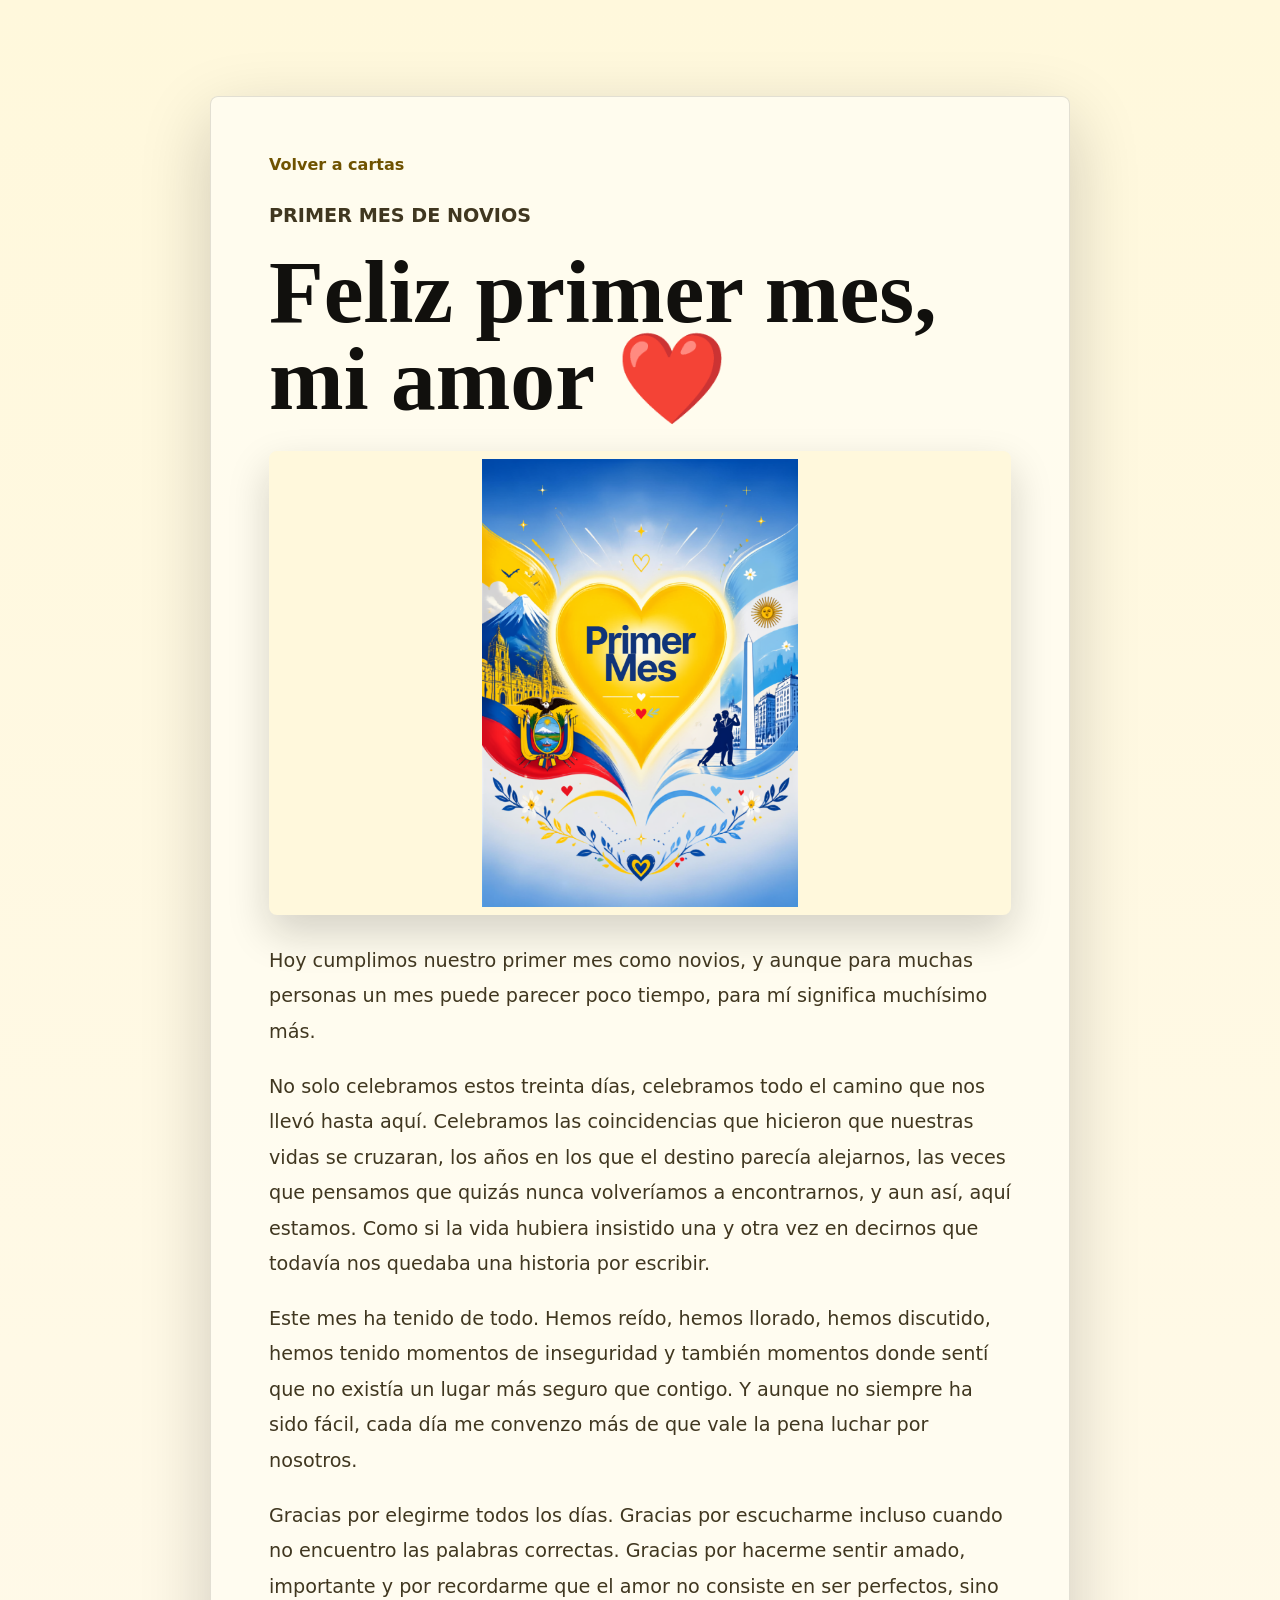
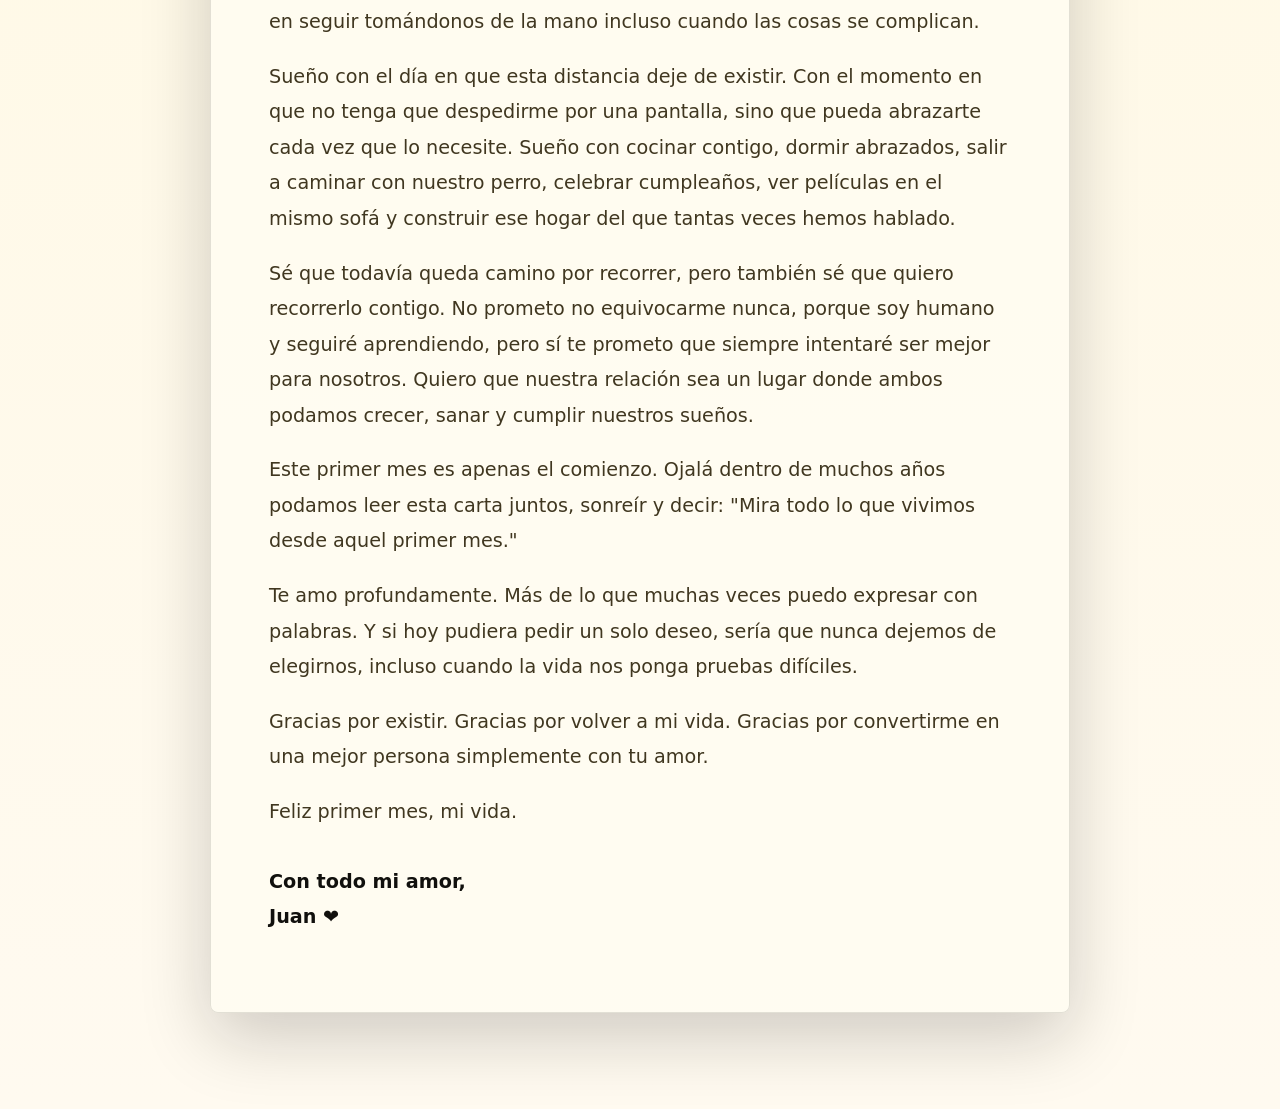
==== primer-mes.html @ c0e90edc "Add letters section" ====
<!doctype html>
<html lang="es">
  <head>
    <meta charset="UTF-8" />
    <meta name="viewport" content="width=device-width, initial-scale=1.0" />
    <title>Primer mes de novios</title>
    <link rel="stylesheet" href="styles.css" />
  </head>
  <body>
    <main>
      <section class="letter-section letter-page">
        <article class="letter">
          <a class="back-link" href="index.html#cartas">Volver a cartas</a>
          <p class="letter__date">Primer mes de novios</p>
          <h1>Feliz primer mes, mi amor ❤️</h1>

          <figure class="letter-photo">
            <img src="assets/fotos/primer-mes.png" alt="Primer mes de novios" />
          </figure>

          <p>
            Hoy cumplimos nuestro primer mes como novios, y aunque para muchas personas un mes puede parecer poco tiempo, para mí significa muchísimo más.
          </p>

          <p>
            No solo celebramos estos treinta días, celebramos todo el camino que nos llevó hasta aquí. Celebramos las coincidencias que hicieron que nuestras vidas se cruzaran, los años en los que el destino parecía alejarnos, las veces que pensamos que quizás nunca volveríamos a encontrarnos, y aun así, aquí estamos. Como si la vida hubiera insistido una y otra vez en decirnos que todavía nos quedaba una historia por escribir.
          </p>

          <p>
            Este mes ha tenido de todo. Hemos reído, hemos llorado, hemos discutido, hemos tenido momentos de inseguridad y también momentos donde sentí que no existía un lugar más seguro que contigo. Y aunque no siempre ha sido fácil, cada día me convenzo más de que vale la pena luchar por nosotros.
          </p>

          <p>
            Gracias por elegirme todos los días. Gracias por escucharme incluso cuando no encuentro las palabras correctas. Gracias por hacerme sentir amado, importante y por recordarme que el amor no consiste en ser perfectos, sino en seguir tomándonos de la mano incluso cuando las cosas se complican.
          </p>

          <p>
            Sueño con el día en que esta distancia deje de existir. Con el momento en que no tenga que despedirme por una pantalla, sino que pueda abrazarte cada vez que lo necesite. Sueño con cocinar contigo, dormir abrazados, salir a caminar con nuestro perro, celebrar cumpleaños, ver películas en el mismo sofá y construir ese hogar del que tantas veces hemos hablado.
          </p>

          <p>
            Sé que todavía queda camino por recorrer, pero también sé que quiero recorrerlo contigo. No prometo no equivocarme nunca, porque soy humano y seguiré aprendiendo, pero sí te prometo que siempre intentaré ser mejor para nosotros. Quiero que nuestra relación sea un lugar donde ambos podamos crecer, sanar y cumplir nuestros sueños.
          </p>

          <p>
            Este primer mes es apenas el comienzo. Ojalá dentro de muchos años podamos leer esta carta juntos, sonreír y decir: "Mira todo lo que vivimos desde aquel primer mes."
          </p>

          <p>
            Te amo profundamente. Más de lo que muchas veces puedo expresar con palabras. Y si hoy pudiera pedir un solo deseo, sería que nunca dejemos de elegirnos, incluso cuando la vida nos ponga pruebas difíciles.
          </p>

          <p>
            Gracias por existir. Gracias por volver a mi vida. Gracias por convertirme en una mejor persona simplemente con tu amor.
          </p>

          <p>
            Feliz primer mes, mi vida.
          </p>

          <p class="signature">
            Con todo mi amor,<br />
            <strong>Juan</strong> ❤️
          </p>
        </article>
      </section>
    </main>
  </body>
</html>
---- styles.css ----
:root {
  color-scheme: light;
  --ink: #11100d;
  --muted: #685f4a;
  --paper: #fff8dc;
  --blush: #ffe08a;
  --rose: #f6bd1f;
  --berry: #6f5200;
  --wine: #15130f;
  --gold: #f3b700;
  --blue: #2d5f73;
  --shadow: 0 24px 70px rgba(17, 16, 13, 0.2);
}

* {
  box-sizing: border-box;
}

html {
  scroll-behavior: smooth;
}

body {
  margin: 0;
  background: var(--paper);
  color: var(--ink);
  font-family: "Segoe UI", system-ui, -apple-system, BlinkMacSystemFont, Arial, sans-serif;
}

main {
  overflow: hidden;
}

.hero {
  min-height: 92vh;
  display: grid;
  grid-template-columns: minmax(0, 1.04fr) minmax(320px, 0.96fr);
  align-items: center;
  gap: clamp(24px, 5vw, 72px);
  padding: clamp(28px, 6vw, 76px);
  background:
    linear-gradient(120deg, rgba(255, 248, 220, 0.94), rgba(255, 216, 93, 0.76)),
    radial-gradient(circle at 18% 18%, rgba(17, 16, 13, 0.12), transparent 32%),
    linear-gradient(145deg, #fff9df 0%, #ffd95d 100%);
}

.hero__image {
  order: 2;
  justify-self: center;
  width: min(100%, 590px);
}

.hero__image img {
  display: block;
  width: 100%;
  height: auto;
  filter: drop-shadow(0 26px 34px rgba(17, 16, 13, 0.24));
}

.hero__content {
  max-width: 760px;
}

.eyebrow,
.letter__date {
  margin: 0 0 14px;
  color: var(--berry);
  font-size: 0.78rem;
  font-weight: 800;
  letter-spacing: 0;
  text-transform: uppercase;
}

h1,
h2,
h3,
p {
  overflow-wrap: anywhere;
}

h1,
h2 {
  font-family: Georgia, "Times New Roman", serif;
  line-height: 0.98;
}

h1 {
  max-width: 820px;
  margin: 0;
  font-size: clamp(3.7rem, 10vw, 8.8rem);
}

.lead {
  max-width: 620px;
  margin: 28px 0 0;
  color: #403720;
  font-size: clamp(1.05rem, 2vw, 1.35rem);
  line-height: 1.75;
}

.hero__button,
.closing button {
  display: inline-flex;
  align-items: center;
  justify-content: center;
  min-height: 48px;
  border: 0;
  border-radius: 999px;
  background: var(--wine);
  color: #fff8dc;
  font: inherit;
  font-weight: 800;
  text-decoration: none;
  cursor: pointer;
  box-shadow: 0 14px 30px rgba(17, 16, 13, 0.24);
  transition: transform 160ms ease, box-shadow 160ms ease;
}

.hero__button {
  margin-top: 34px;
  padding: 0 24px;
}

.hero__button:hover,
.closing button:hover {
  transform: translateY(-2px);
  box-shadow: 0 18px 36px rgba(17, 16, 13, 0.3);
}

.letter-section {
  padding: clamp(52px, 8vw, 96px) clamp(20px, 6vw, 76px);
  background: linear-gradient(180deg, var(--paper), #fffaf0);
}

.letter {
  max-width: 860px;
  margin: 0 auto;
  padding: clamp(28px, 5vw, 58px);
  border: 1px solid rgba(17, 16, 13, 0.12);
  border-radius: 8px;
  background: rgba(255, 253, 242, 0.82);
  box-shadow: var(--shadow);
}

.letter h2,
.section-heading h2 {
  margin: 0;
  font-size: clamp(2.2rem, 6vw, 5rem);
}

.letter p {
  color: #403720;
  font-size: clamp(1rem, 2vw, 1.2rem);
  line-height: 1.85;
}

.letter-photo,
.proposal__photo {
  margin: 28px 0;
  overflow: hidden;
  border: 8px solid #fff8dc;
  border-radius: 8px;
  background: #fff8dc;
  box-shadow: 0 18px 42px rgba(17, 16, 13, 0.18);
}

.letter-photo {
  aspect-ratio: 16 / 10;
}

.letter-photo img,
.proposal__photo img {
  display: block;
  width: 100%;
  height: 100%;
  object-fit: contain;
}

.pet-letter-section {
  background:
    linear-gradient(180deg, var(--paper), #fffaf0),
    var(--paper);
}

.letter-section--mine {
  background: linear-gradient(180deg, #fffaf0, var(--paper));
}

.pet-letters {
  display: grid;
  grid-template-columns: repeat(2, minmax(0, 1fr));
  gap: 18px;
  margin-top: 30px;
}

.pet-letter {
  padding: clamp(20px, 4vw, 30px);
  border: 1px solid rgba(17, 16, 13, 0.12);
  border-radius: 8px;
  background: rgba(255, 248, 220, 0.86);
}

.pet-letter span {
  display: inline-flex;
  min-height: 34px;
  align-items: center;
  padding: 0 14px;
  border-radius: 999px;
  background: var(--wine);
  color: #fff8dc;
  font-weight: 800;
}

.pet-letter h3 {
  margin: 22px 0 12px;
  font-size: clamp(1.35rem, 3vw, 2rem);
}

.pet-letter p {
  font-size: clamp(0.98rem, 1.7vw, 1.08rem);
}

.signature {
  margin-top: 34px;
  color: var(--ink) !important;
  font-weight: 800;
}

.gallery-section {
  padding: clamp(48px, 8vw, 100px) clamp(20px, 6vw, 76px);
  background:
    linear-gradient(180deg, #fffaf0, #ffd95d 100%),
    var(--blush);
}

.gallery-section .section-heading {
  color: var(--ink);
}

.photo-gallery {
  display: grid;
  grid-template-columns: repeat(3, minmax(0, 1fr));
  grid-auto-rows: clamp(170px, 20vw, 280px);
  gap: clamp(10px, 2vw, 18px);
  max-width: 1120px;
  margin: 0 auto;
}

.photo-card {
  position: relative;
  margin: 0;
  overflow: hidden;
  border: 8px solid #fff8dc;
  border-radius: 8px;
  background: #fff8dc;
  box-shadow: 0 20px 46px rgba(17, 16, 13, 0.24);
}

.photo-card::after {
  content: "";
  position: absolute;
  inset: 0;
  pointer-events: none;
  box-shadow: inset 0 0 0 1px rgba(17, 16, 13, 0.1);
}

.photo-card--featured {
  grid-column: span 2;
  grid-row: span 2;
}

.photo-card img {
  display: block;
  width: 100%;
  height: 100%;
  object-fit: contain;
  transition: transform 260ms ease;
}

.photo-card:hover img {
  transform: scale(1.01);
}

.cards-section {
  padding: clamp(48px, 8vw, 100px) clamp(20px, 6vw, 76px);
  background:
    radial-gradient(circle at 80% 18%, rgba(21, 19, 15, 0.1), transparent 30%),
    linear-gradient(180deg, #ffd95d, #fff8dc 100%);
}

.cards-grid {
  display: grid;
  grid-template-columns: repeat(2, minmax(0, 1fr));
  gap: clamp(16px, 3vw, 28px);
  max-width: 980px;
  margin: 0 auto;
}

.letter-card {
  display: grid;
  grid-template-rows: minmax(0, 1fr) auto;
  min-height: 360px;
  overflow: hidden;
  border: 8px solid #fff8dc;
  border-radius: 8px;
  background: #15130f;
  color: #fff8dc;
  text-decoration: none;
  box-shadow: 0 20px 46px rgba(17, 16, 13, 0.24);
  transition: transform 160ms ease, box-shadow 160ms ease;
}

.letter-card:hover {
  transform: translateY(-4px);
  box-shadow: 0 26px 54px rgba(17, 16, 13, 0.3);
}

.letter-card img {
  display: block;
  width: 100%;
  height: 100%;
  min-height: 280px;
  object-fit: contain;
  background: #15130f;
}

.letter-card span {
  padding: 18px 20px;
  font-weight: 900;
  text-align: center;
}

.section-heading {
  max-width: 840px;
  margin: 0 auto clamp(28px, 5vw, 54px);
  text-align: center;
}

.letter-page {
  min-height: 100vh;
}

.letter-page h1 {
  font-size: clamp(2.7rem, 7vw, 5.8rem);
}

.back-link {
  display: inline-flex;
  margin-bottom: 24px;
  color: var(--berry);
  font-weight: 900;
  text-decoration: none;
}

.back-link:hover {
  text-decoration: underline;
}

.error-page {
  min-height: 100vh;
  display: grid;
  place-items: center;
  padding: clamp(28px, 6vw, 76px);
  text-align: center;
  background:
    radial-gradient(circle at 20% 18%, rgba(243, 183, 0, 0.28), transparent 34%),
    linear-gradient(145deg, #15130f, #3a3323);
}

.error-card h1 {
  margin: 0;
  font-size: clamp(2.6rem, 7vw, 6rem);
}

.error-card .hero__button {
  margin-top: 28px;
}

.closing {
  min-height: 360px;
  display: grid;
  place-items: center;
  align-content: center;
  gap: 22px;
  padding: 56px 20px;
  text-align: center;
  background:
    radial-gradient(circle at center, rgba(243, 183, 0, 0.28), transparent 38%),
    #fff8dc;
}

.closing p {
  margin: 0;
  font-family: Georgia, "Times New Roman", serif;
  font-size: clamp(2.6rem, 8vw, 6.5rem);
  line-height: 1;
}

.closing button {
  padding: 0 22px;
}

.proposal {
  width: min(100%, 720px);
  padding: clamp(24px, 5vw, 42px);
  border: 1px solid rgba(17, 16, 13, 0.14);
  border-radius: 8px;
  background: rgba(255, 253, 242, 0.84);
  box-shadow: var(--shadow);
}

.proposal h2 {
  margin: 0;
  font-size: clamp(2.2rem, 6vw, 5.2rem);
}

.proposal p {
  margin: 18px 0 0;
  color: var(--berry);
  font-size: clamp(1.15rem, 2.6vw, 1.6rem);
  font-weight: 800;
  line-height: 1.5;
}

.proposal__photo {
  max-width: 520px;
  aspect-ratio: 4 / 3;
  margin: 0 auto 26px;
}

.proposal__actions {
  display: flex;
  flex-wrap: wrap;
  justify-content: center;
  gap: 14px;
  margin-top: 24px;
}

.sparkle {
  position: fixed;
  left: var(--x);
  bottom: -30px;
  color: var(--gold);
  font-size: var(--size);
  pointer-events: none;
  animation: floatUp 2.4s ease-out forwards;
}

@keyframes floatUp {
  to {
    transform: translateY(-105vh) rotate(18deg);
    opacity: 0;
  }
}

@media (max-width: 880px) {
  .hero {
    min-height: auto;
    grid-template-columns: 1fr;
    padding-top: 34px;
  }

  .hero__image {
    order: 0;
    width: min(100%, 420px);
  }

  .pet-letters {
    grid-template-columns: 1fr;
  }

  .photo-gallery {
    grid-template-columns: repeat(2, minmax(0, 1fr));
    grid-auto-rows: clamp(145px, 34vw, 240px);
  }

  .cards-grid {
    grid-template-columns: 1fr;
  }
}

@media (max-width: 520px) {
  .hero {
    padding: 24px 18px 46px;
  }

  h1 {
    font-size: clamp(3rem, 16vw, 4.5rem);
  }

  .letter {
    padding: 24px 20px;
  }

  .photo-gallery {
    grid-template-columns: 1fr;
    grid-auto-rows: auto;
  }

  .photo-card,
  .photo-card--featured {
    grid-column: auto;
    grid-row: auto;
    aspect-ratio: 4 / 3;
  }
}
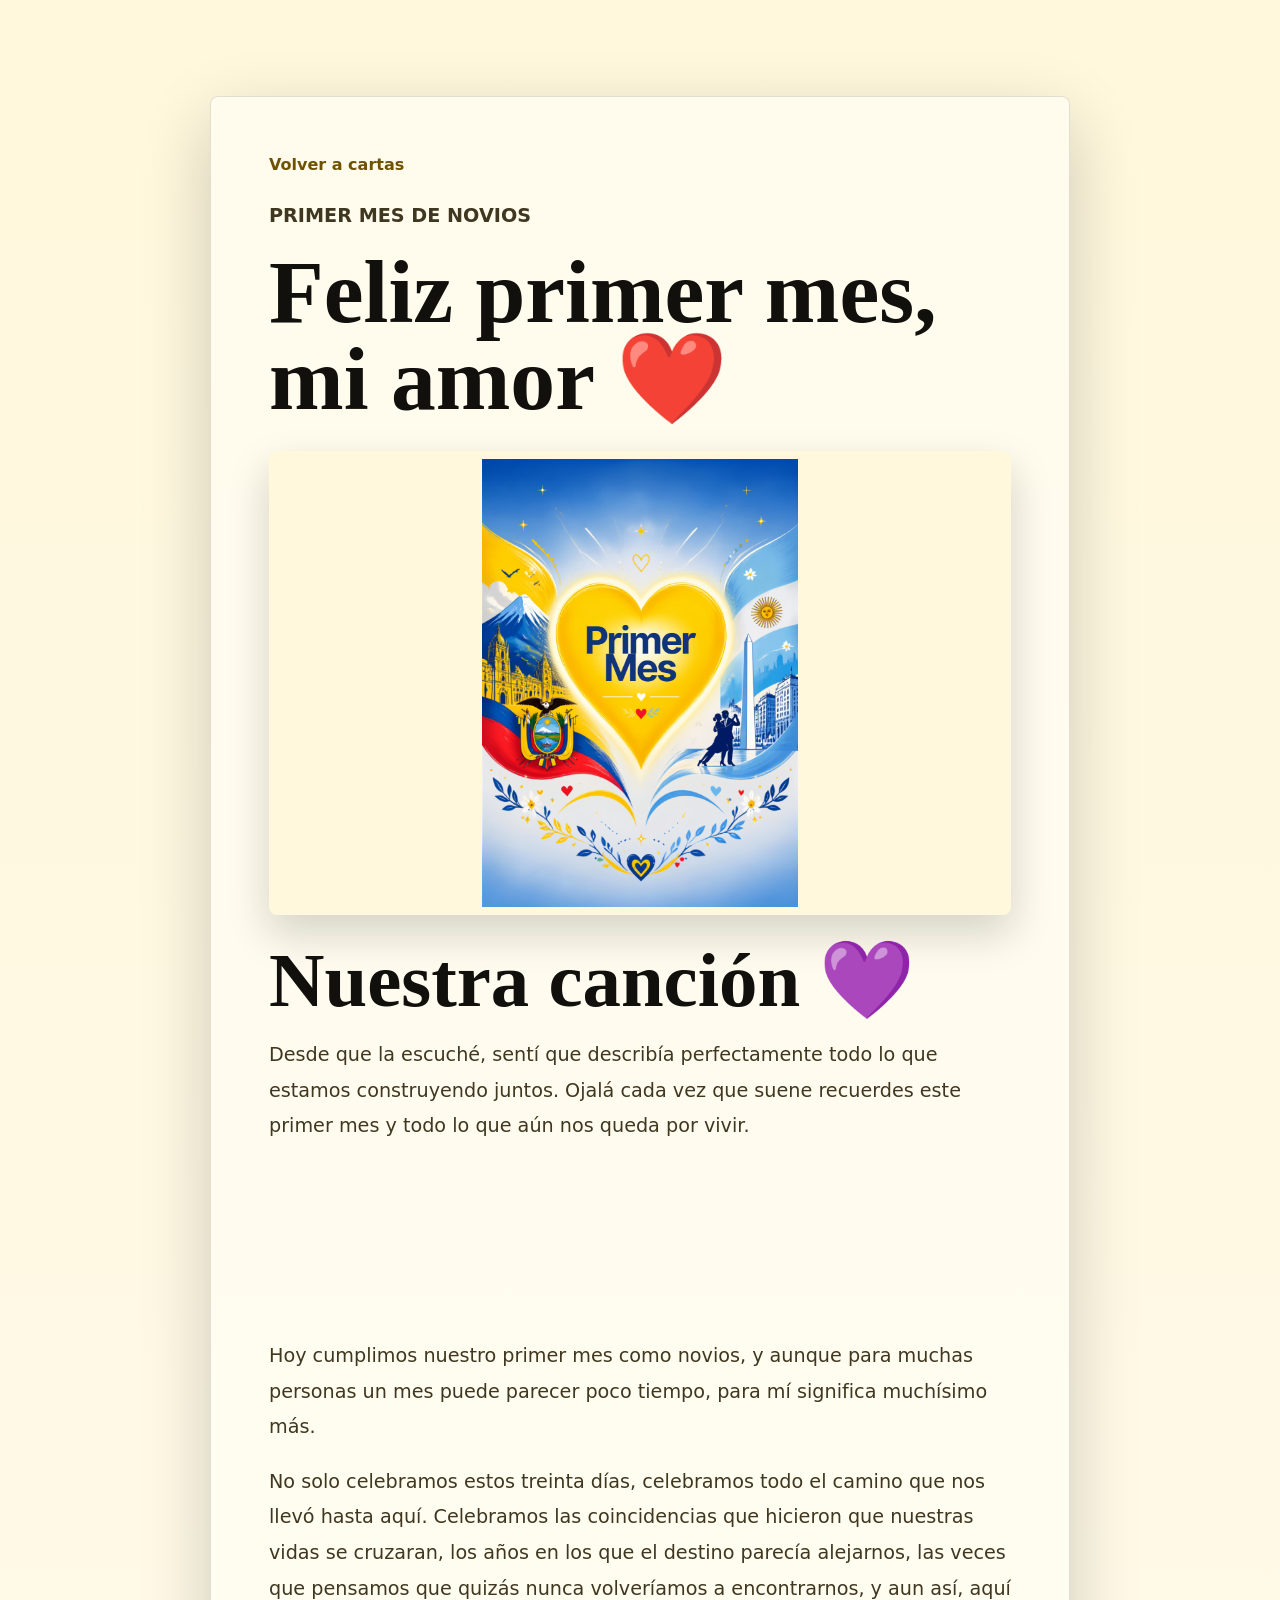
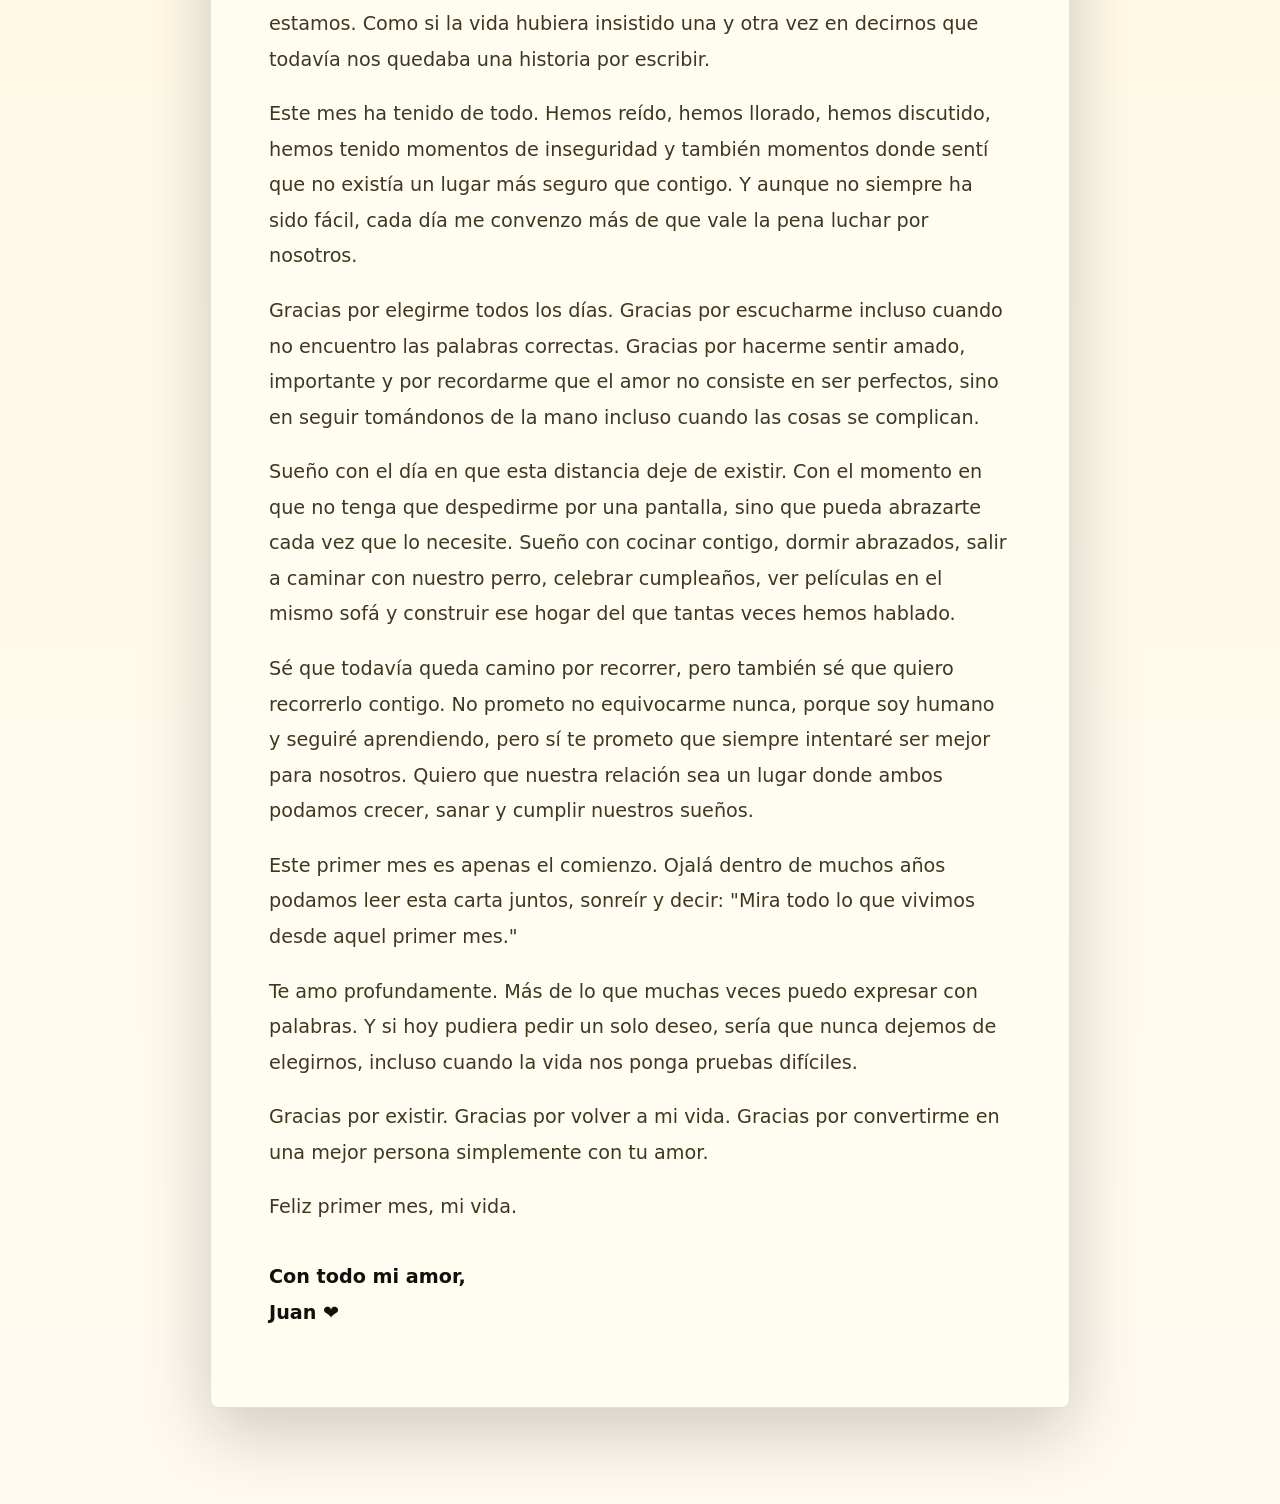
==== commit caa8a713: "Add Spotify card for anniversary song Added a Spotify card section to highlight a special song for t" ====
--- a/primer-mes.html
+++ b/primer-mes.html
@@ -17,7 +17,25 @@
           <figure class="letter-photo">
             <img src="assets/fotos/primer-mes.png" alt="Primer mes de novios" />
           </figure>
-
+          <div class="spotify-card">
+            <h2>Nuestra canción 💜</h2>
+            <p class="spotify-text">
+              Desde que la escuché, sentí que describía perfectamente todo lo que estamos
+              construyendo juntos. Ojalá cada vez que suene recuerdes este primer mes y
+              todo lo que aún nos queda por vivir.
+            </p>
+          
+            <iframe
+              style="border-radius:12px"
+              src="https://open.spotify.com/embed/track/3H3rFh0XQd9bJ0V5jM7g5Q"
+              width="100%"
+              height="152"
+              frameborder="0"
+              allowfullscreen=""
+              allow="autoplay; clipboard-write; encrypted-media; fullscreen; picture-in-picture"
+              loading="lazy">
+            </iframe>
+          </div>
           <p>
             Hoy cumplimos nuestro primer mes como novios, y aunque para muchas personas un mes puede parecer poco tiempo, para mí significa muchísimo más.
           </p>
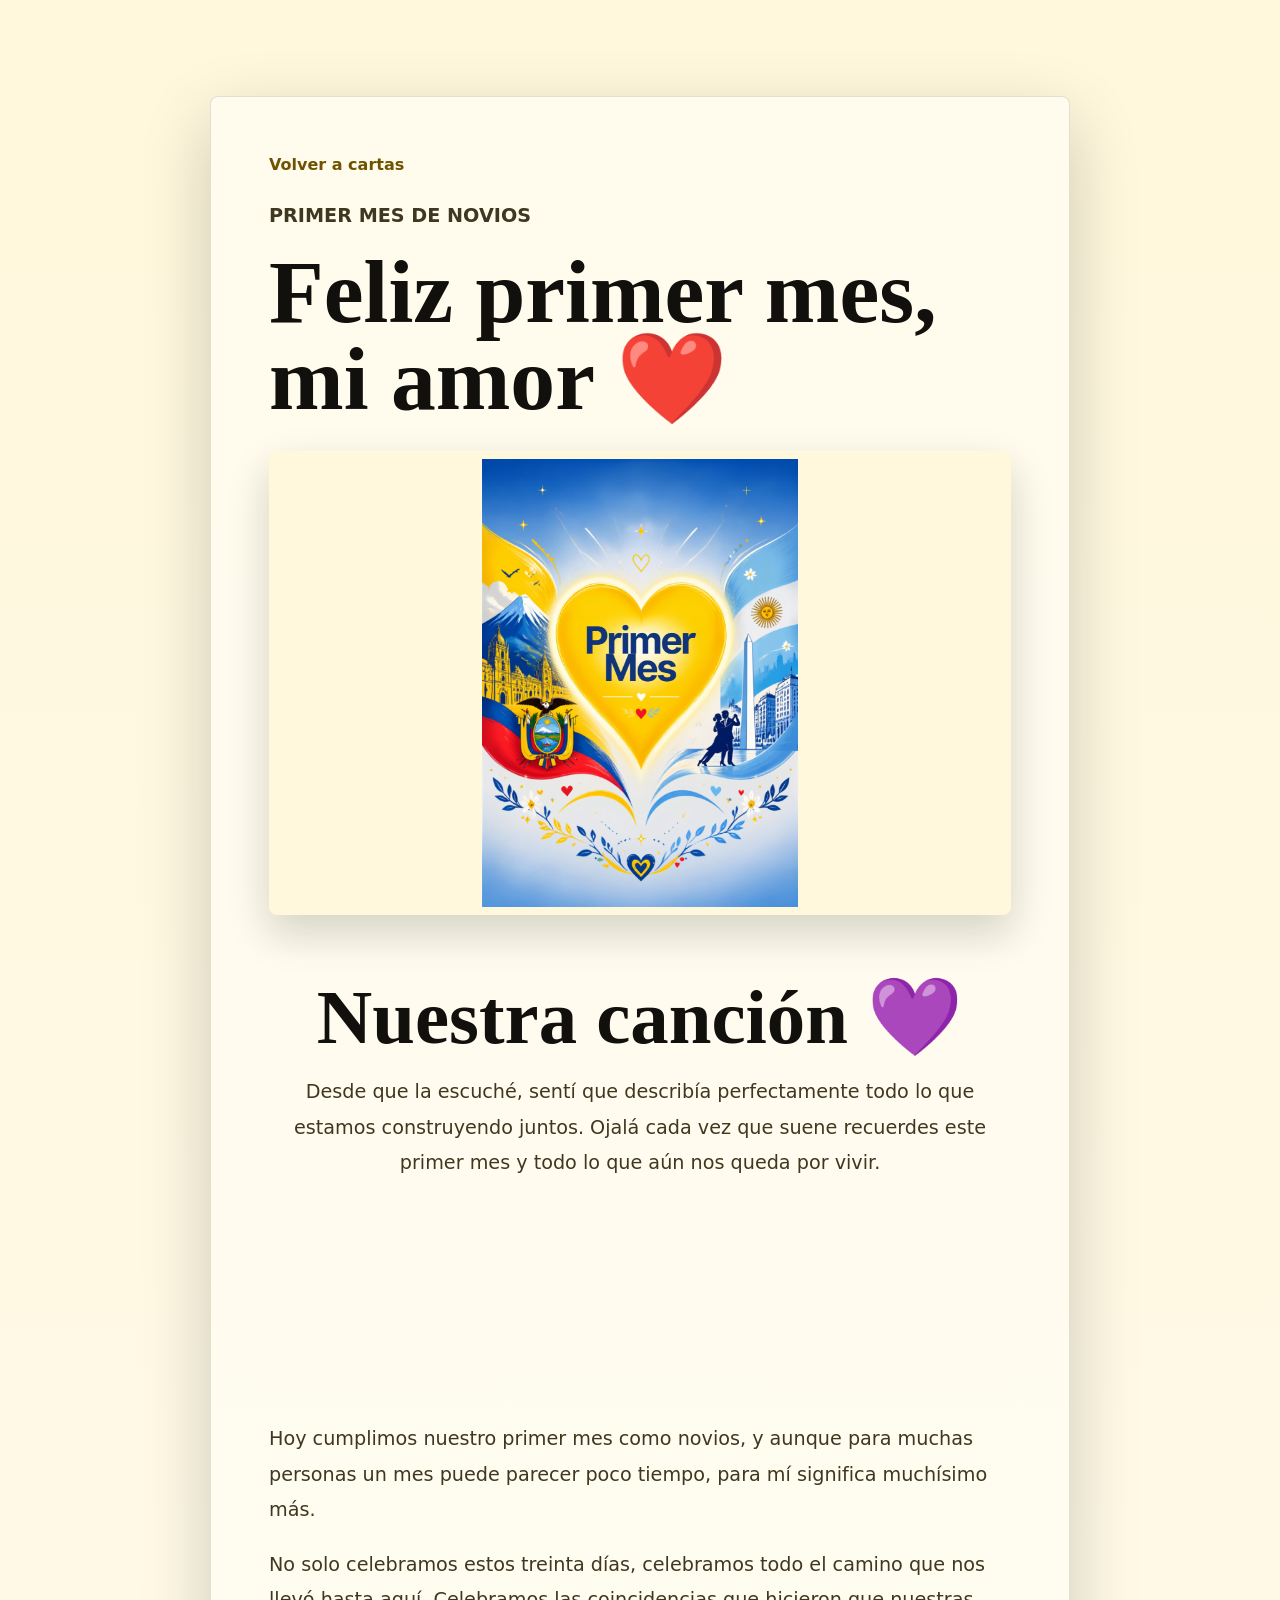
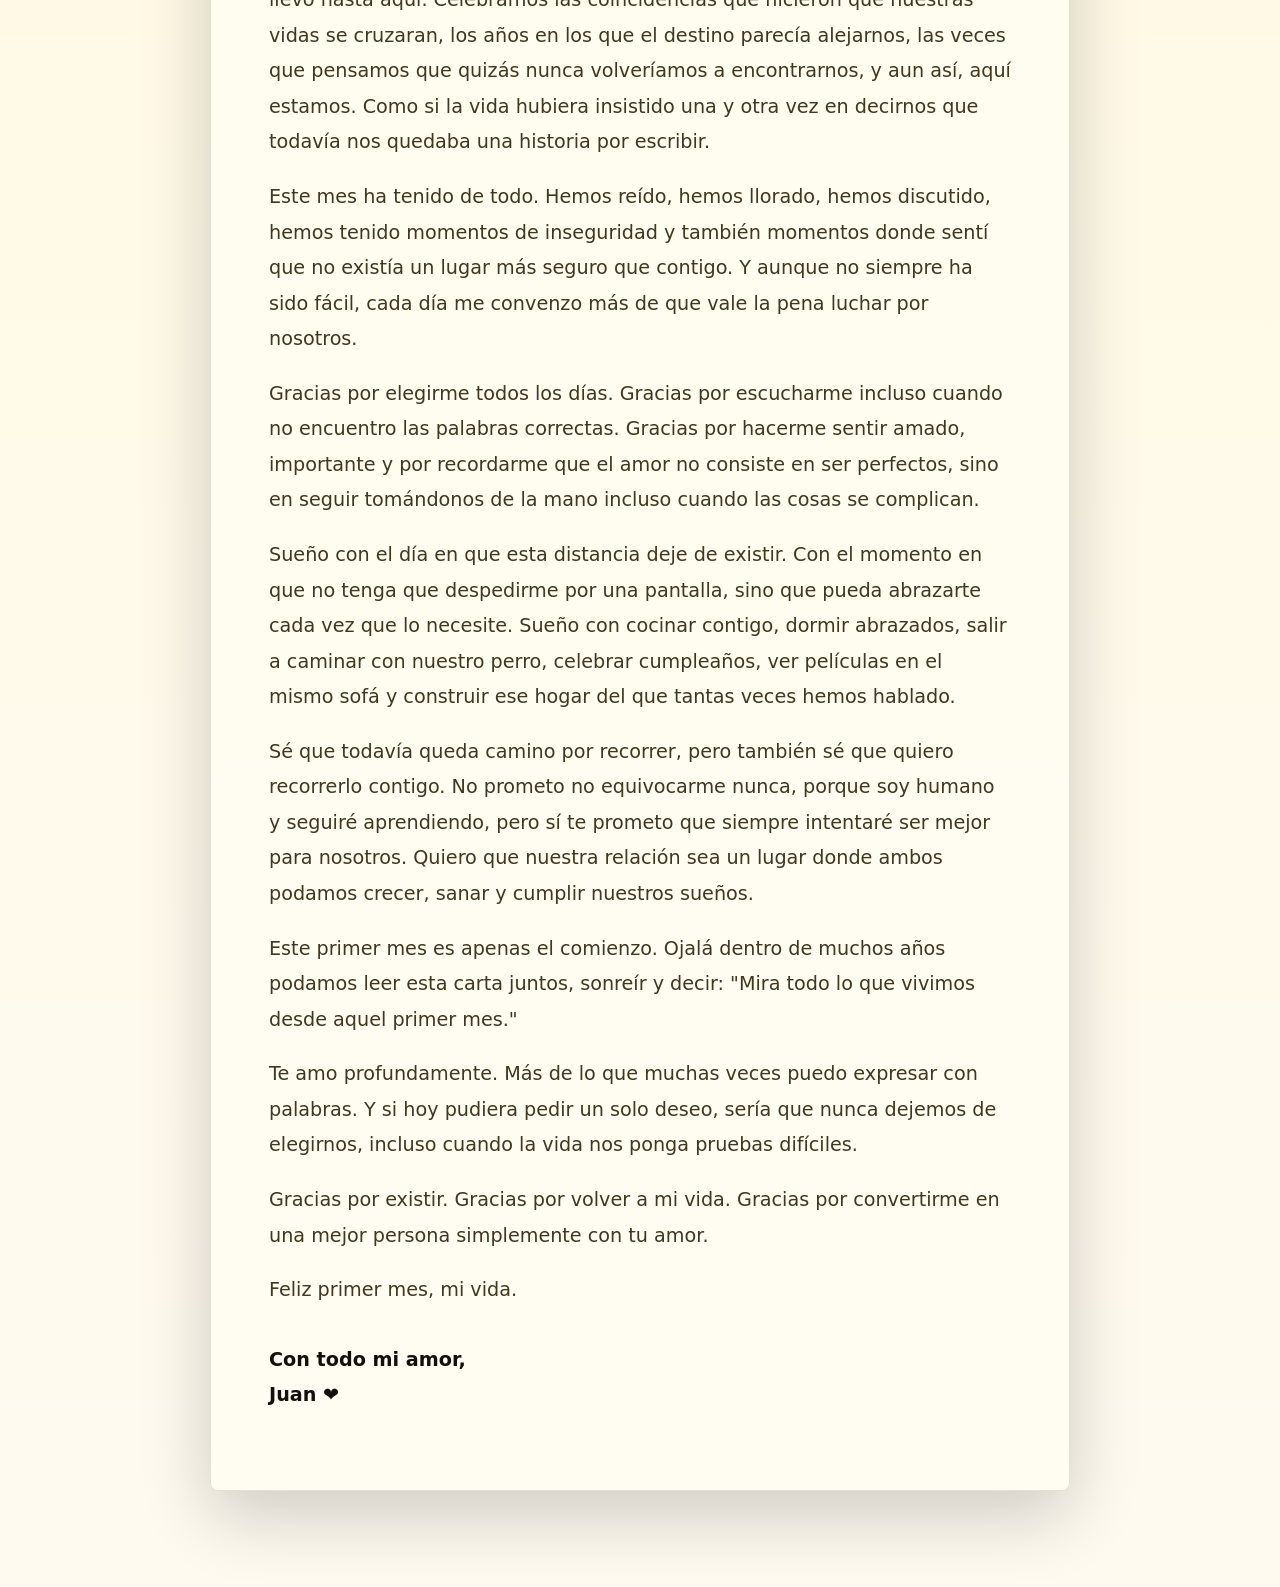
==== commit c72b722f: "Update Spotify track embed URL in primer-mes.html" ====
--- a/primer-mes.html
+++ b/primer-mes.html
@@ -27,7 +27,7 @@
           
             <iframe
               style="border-radius:12px"
-              src="https://open.spotify.com/embed/track/3H3rFh0XQd9bJ0V5jM7g5Q"
+              src="https://open.spotify.com/intl-es/track/4knc1Fp3kbuq8bH2byOvLu?si=fdfb2f94feb84dd6"
               width="100%"
               height="152"
               frameborder="0"
--- a/styles.css
+++ b/styles.css
@@ -18,6 +18,24 @@
 
 html {
   scroll-behavior: smooth;
+}
+.spotify-card{
+    margin:2.5rem 0;
+    padding:1.5rem;
+    background:rgba(255,255,255,.05);
+    border:1px solid rgba(255,255,255,.1);
+    border-radius:18px;
+    text-align:center;
+}
+
+.spotify-card h2{
+    margin-bottom:.5rem;
+}
+
+.spotify-text{
+    margin-bottom:1.2rem;
+    color:#bdbdbd;
+    line-height:1.7;
 }
 
 body {
